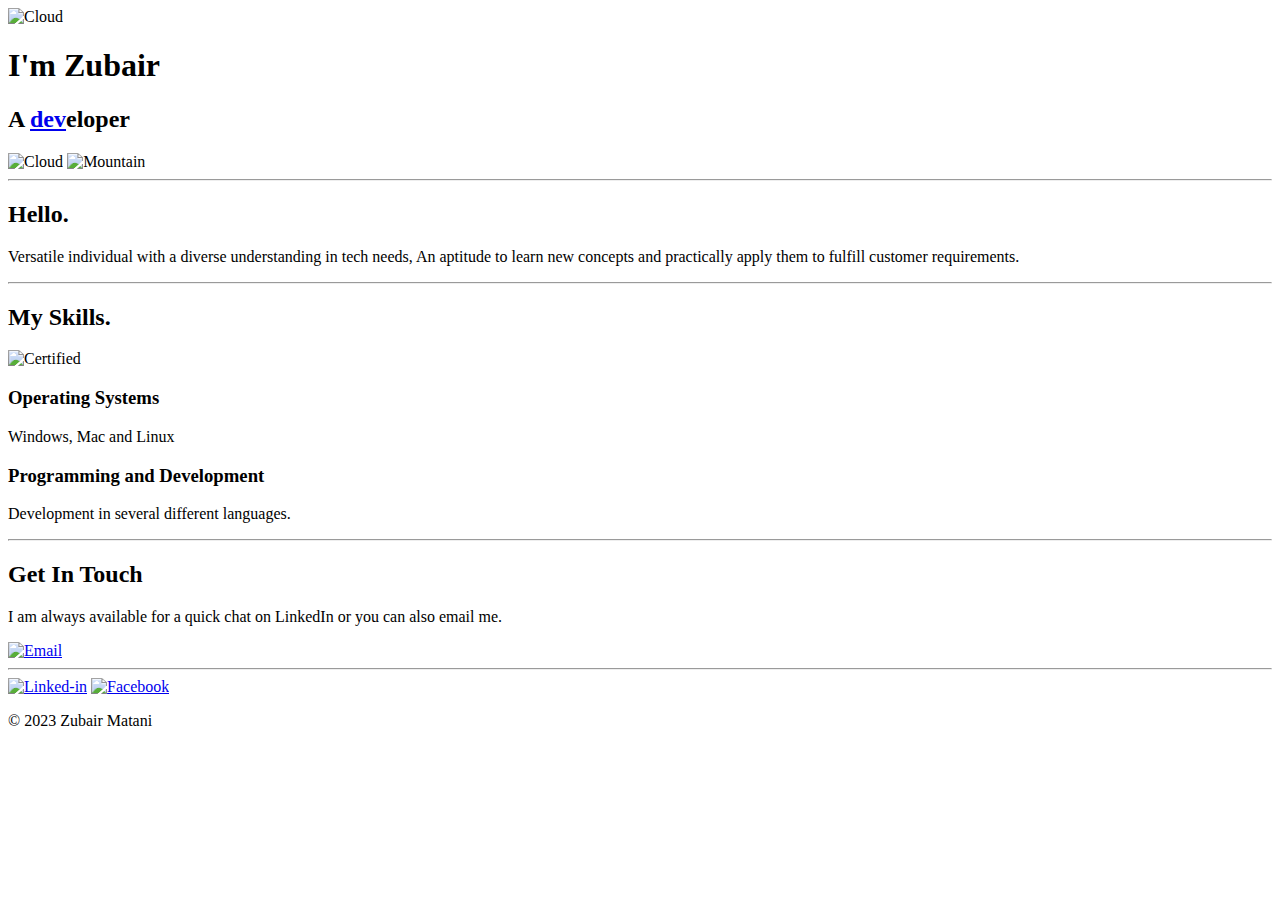
==== index.html @ 14f4d342 "Added index and aboutme" ====
<!DOCTYPE html>
<html lang="en">
<head>
    <meta charset="UTF-8">
    <meta http-equiv="X-UA-Compatible" content="IE=edge">
    <meta name="viewport" content="width=device-width, initial-scale=1.0">
    <link rel="stylesheet" href="CSS/styles.css">
    <link rel="icon" href="Pictures/favicon.ico">
    <link rel="preconnect" href="https://fonts.googleapis.com">
<link rel="preconnect" href="https://fonts.gstatic.com" crossorigin>
<link href="https://fonts.googleapis.com/css2?family=Dancing+Script&family=Montserrat&family=Roboto&display=swap" rel="stylesheet">
    <title>Zubair Matani</title>
</head>
<body>
    <div class="topContainer">
        <img class = "topCloud" src="Pictures/cloud.png" alt="Cloud">
        <h1 class="ZubairHeading">I'm Zubair</h1>
        <h2>A <a href="AboutMe.html"><span class="underlined">dev</span></a>eloper</h2>
        <img class="bottomCloud" src="Pictures/cloud.png" alt="Cloud">
        <img src="Pictures/mountain.png" alt="Mountain">
    </div>
    <hr>
    <div class="middle-container">
        <div class="profile">
          <h2>Hello.</h2>
          <p>Versatile individual with a diverse understanding in tech needs, An
            aptitude to learn new concepts and practically apply them to fulfill
            customer requirements.</p>
        </div>
        <hr>
        <div class="skills">
          <h2>My Skills.</h2>
            <img class="Skills" src="Pictures/skills.jpeg" alt="Certified">
            <h3>Operating Systems</h3>
            <p>Windows, Mac and Linux</p>
            <h3>Programming and Development</h3>
            <p>Development in several different languages. </p>
        </div>
        <hr>
        <div class="contact-me">
          <h2>Get In Touch</h2>
          <p>I am always available for a quick chat on LinkedIn or you can also email me.</p>
          <a class="btn" href="zubairmatani@gmail.com"><img class = "email" src="Pictures/email.png" alt="Email"></a>
        </div>
      </div>
      
      <hr>
      <div class="bottom-container">
        <a class="footer-link" href="https://www.linkedin.com/in/zmatani/"><img class = "linkedin" src="Pictures/linkedin.png" alt="Linked-in"></a>
        <a class="footer-link" href="https://www.facebook.com/zubair.matani/"><img class = "facebook" src="Pictures/facebook.png" alt="Facebook"></a>
        <p>© 2023 Zubair Matani</p>
      </div>
      
</body>
</html>
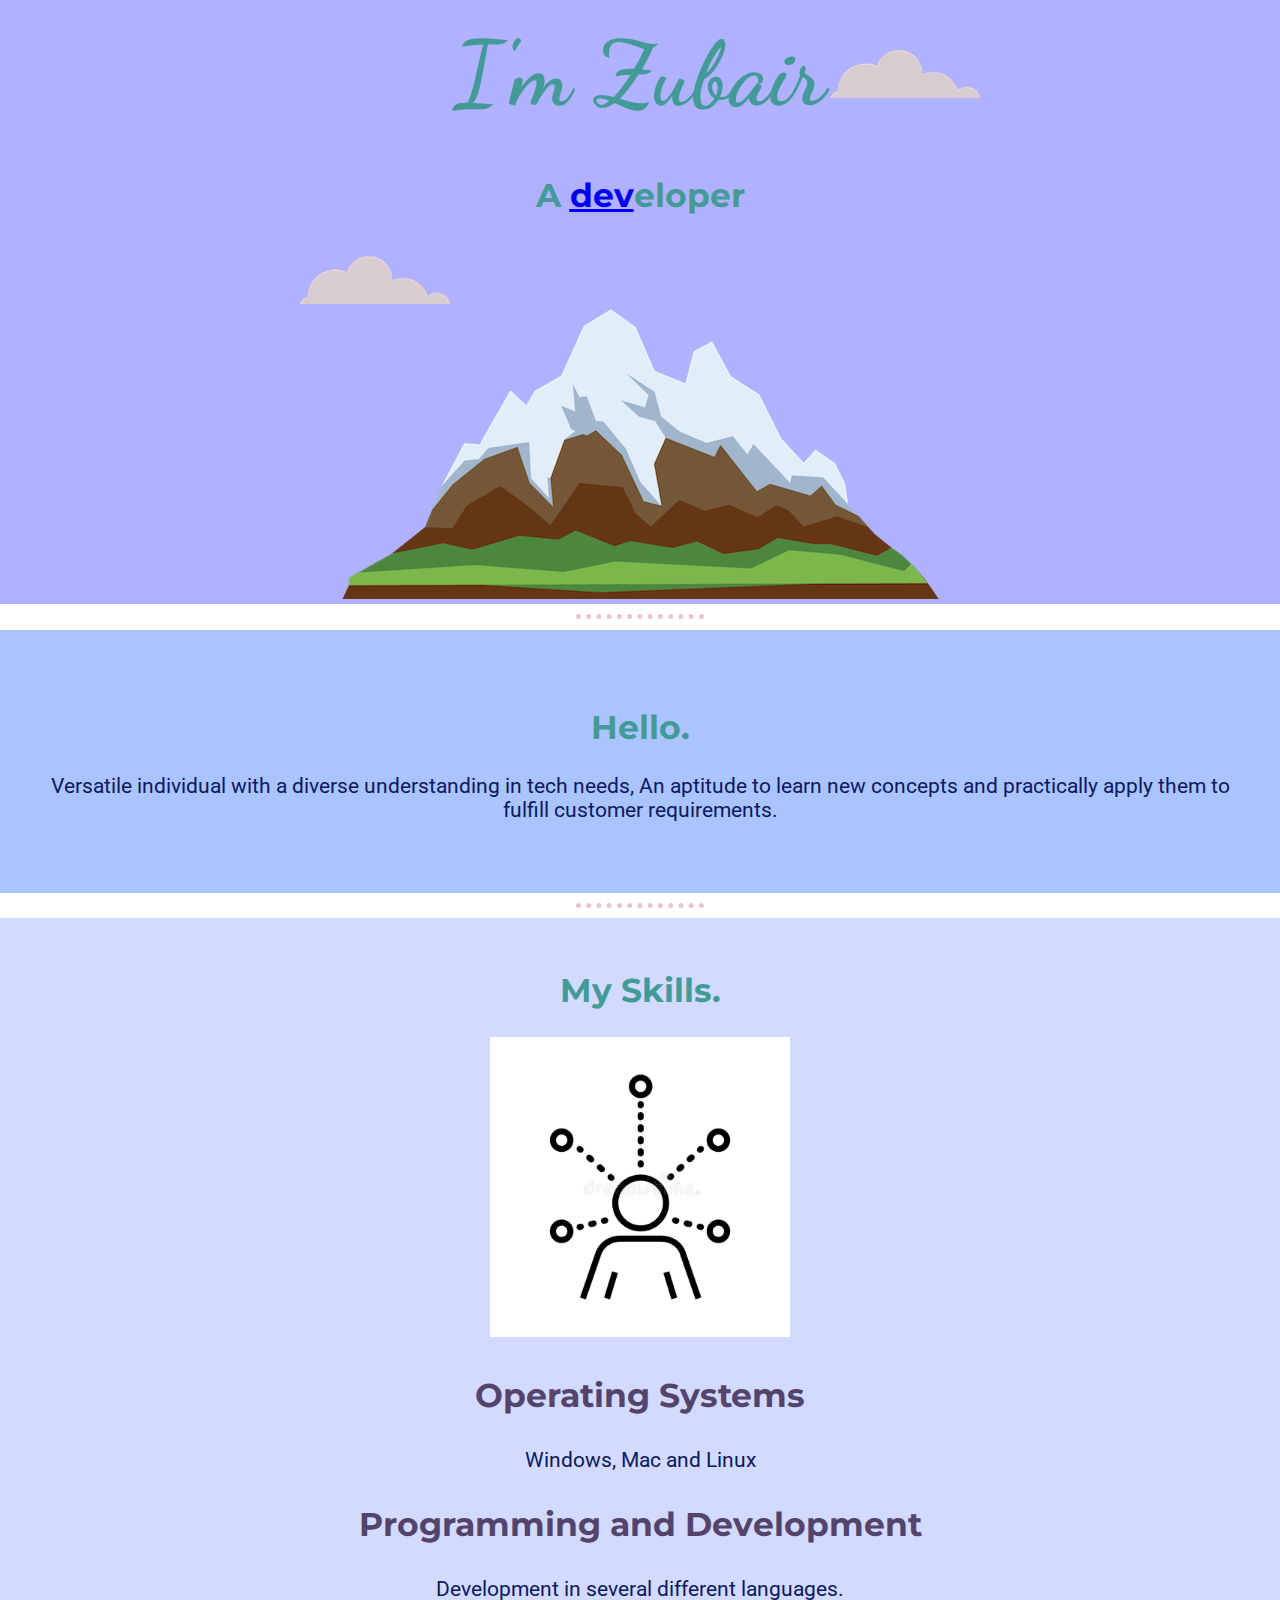
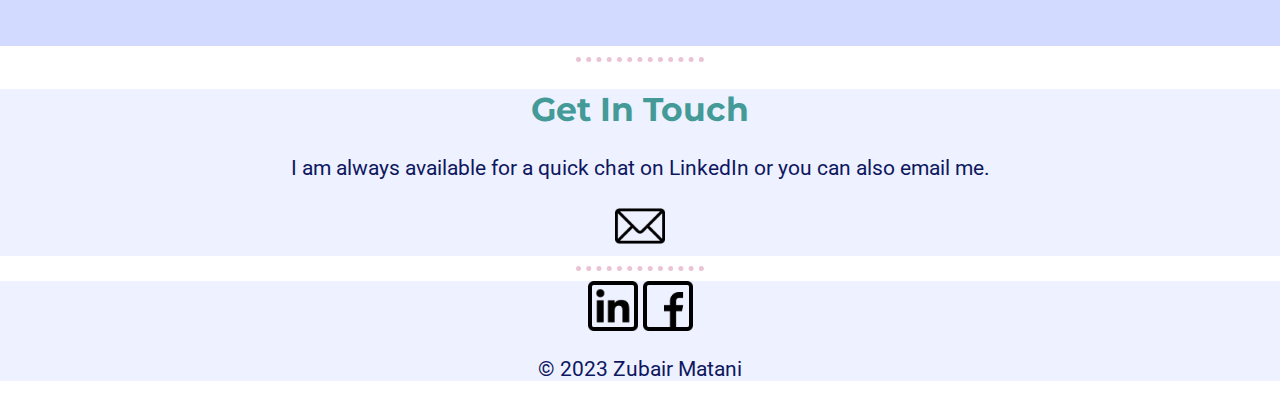
==== commit f6d26c70: "Update index.html" ====
--- a/index.html
+++ b/index.html
@@ -40,7 +40,7 @@
         <div class="contact-me">
           <h2>Get In Touch</h2>
           <p>I am always available for a quick chat on LinkedIn or you can also email me.</p>
-          <a class="btn" href="zubairmatani@gmail.com"><img class = "email" src="Pictures/email.png" alt="Email"></a>
+          <a class="btn" href="mailto:zubairmatani@gmail.com"><img class = "email" src="Pictures/email.png" alt="Email"></a>
         </div>
       </div>
       
@@ -52,4 +52,4 @@
       </div>
       
 </body>
-</html>+</html>
--- a/CSS/styles.css
+++ b/CSS/styles.css
@@ -0,0 +1,94 @@
+body{
+    margin:0;
+    text-align: center;
+    font-family: 'Roboto', sans-serif;
+    font-size: 1.3em;
+    color: #0E185F;
+}
+h1{
+    font-family: 'Dancing Script', cursive;
+    color: #439A97;
+
+}
+h2{
+    font-family: 'Montserrat', sans-serif;
+    font-size: 1.565em;
+    color: #439A97;
+}
+h3{
+    font-family: 'Montserrat', sans-serif;
+    font-size: 1.565em;
+    color: #54436B;
+}
+hr{
+    border-style: dotted none none none;
+    border-color:#EAC4D5;
+    border-width: 5px;
+    width: 10%;
+}
+
+/***************** CLASSES *******************/
+.topContainer{
+    background-color: #B1B2FF;
+    position: relative;
+
+}
+.profile{
+    background-color: #AAC4FF;
+    padding: 50px;
+    position:relative;
+    margin: 0
+}
+.skills{
+    background-color: #D2DAFF;
+    padding-top: 25px;
+    padding-bottom: 25px;
+}
+
+.contact-me{
+    background-color: #EEF1FF;
+}
+
+.bottom-container{
+    background-color: #EEF1FF;
+}
+
+.underlined{
+    text-decoration: underline;
+}
+.ZubairHeading{
+    font-size: 5.625rem;
+    padding: 20px;
+    margin: 0 auto 0 auto;
+
+}
+.bottomCloud{
+    position: absolute;
+    left: 300px;
+    bottom: 300px;
+
+}
+.topCloud{
+    display: inline-block;
+    position: absolute;
+    right: 300px;
+    top: 50px;
+}
+.Skills{
+    width: 300px;
+    height: 300px;
+    
+}
+.email{
+    width: 50px;
+    height: 50px;
+}
+.linkedin{
+    width: 50px;
+    height: 50px;
+}
+.facebook{
+    width: 50px;
+    height: 50px;
+}
+
